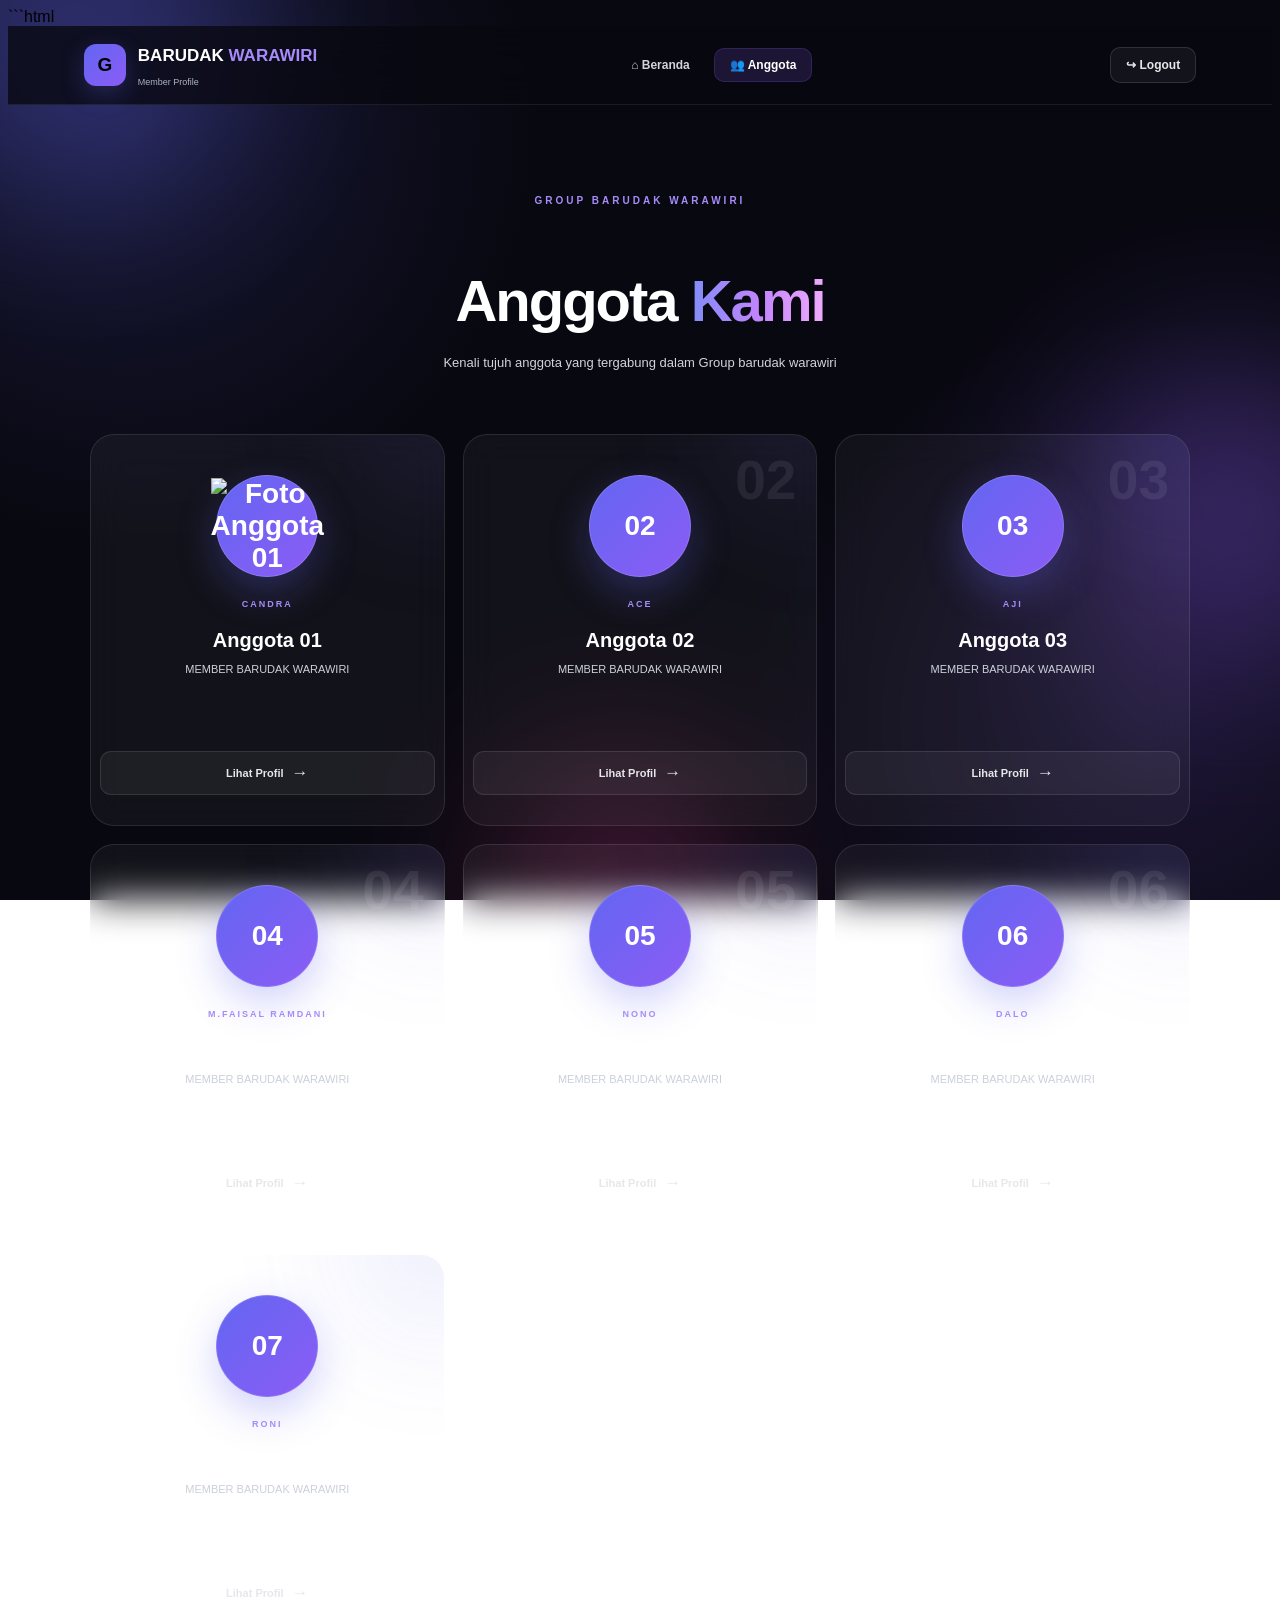
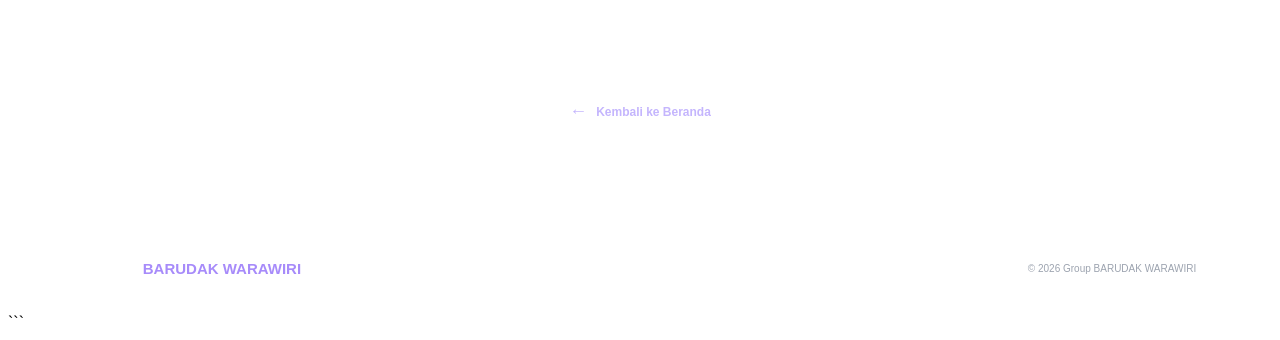
==== anggota.html @ f48be282 "first commit" ====
```html
<!DOCTYPE html>
<html lang="id">

<head>
    <meta charset="UTF-8">
    <meta name="viewport" content="width=device-width, initial-scale=1.0">

    <title>Anggota | Group 7</title>

    <link rel="stylesheet" href="css/style.css">
</head>

<body class="members-body">

    <!-- BACKGROUND -->
    <div class="members-background">
        <div class="members-orb members-orb-1"></div>
        <div class="members-orb members-orb-2"></div>
        <div class="members-orb members-orb-3"></div>
    </div>


    <!-- NAVBAR -->
    <header class="navbar">

        <div class="nav-logo">

            <div class="nav-logo-icon">
                G
            </div>

            <div>
                <h1>BARUDAK <span>WARAWIRI</span></h1>
                <p>Member Profile</p>
            </div>

        </div>


        <nav class="nav-menu">

            <a href="beranda.html">
                ⌂ Beranda
            </a>

            <a href="anggota.html" class="active">
                👥 Anggota
            </a>

        </nav>


        <button class="logout-button" onclick="logout()">
            ↪ Logout
        </button>

    </header>


    <!-- CONTENT -->
    <main class="members-container">


        <!-- JUDUL -->
        <section class="members-header">

            <span class="members-label">
                GROUP BARUDAK WARAWIRI
            </span>

            <h2>
                Anggota <span>Kami</span>
            </h2>

            <p>
                Kenali tujuh anggota yang tergabung
                dalam Group barudak warawiri
            </p>

        </section>


        <!-- DAFTAR ANGGOTA -->
        <section class="members-grid">


            <!-- ANGGOTA 01 -->
            <div class="member-card">

                <div class="member-avatar">

                    <img
                        src="c:\Users\USER\Downloads\345.png"
                        alt="Foto Anggota 01"
                    >

                </div>

                <div class="member-info">

                    <span class="member-label">
                        CANDRA
                    </span>

                    <h3>
                        Anggota 01
                    </h3>

                    <p>
                        MEMBER BARUDAK WARAWIRI
                    </p>

                </div>

                <a
                    href="anggota01.html"
                    class="member-button"
                >
                    Lihat Profil
                    <span>→</span>
                </a>

            </div>


            <!-- ANGGOTA 02 -->
            <div class="member-card">

                <span class="member-card-number">
                    02
                </span>

                <div class="member-avatar">
                    02
                </div>

                <div class="member-info">

                    <span class="member-label">
                        ACE
                    </span>

                    <h3>
                        Anggota 02
                    </h3>

                    <p>
                        MEMBER BARUDAK WARAWIRI
                    </p>

                </div>

                <a
                    href="anggota02.html"
                    class="member-button"
                >
                    Lihat Profil
                    <span>→</span>
                </a>

            </div>


            <!-- ANGGOTA 03 -->
            <div class="member-card">

                <span class="member-card-number">
                    03
                </span>

                <div class="member-avatar">
                    03
                </div>

                <div class="member-info">

                    <span class="member-label">
                        AJI
                    </span>

                    <h3>
                        Anggota 03
                    </h3>

                    <p>
                        MEMBER BARUDAK WARAWIRI
                    </p>

                </div>

                <a
                    href="anggota03.html"
                    class="member-button"
                >
                    Lihat Profil
                    <span>→</span>
                </a>

            </div>


            <!-- ANGGOTA 04 -->
            <div class="member-card">

                <span class="member-card-number">
                    04
                </span>

                <div class="member-avatar">
                    04
                </div>

                <div class="member-info">

                    <span class="member-label">
                        M.FAISAL RAMDANI
                    </span>

                    <h3>
                        Anggota 04
                    </h3>

                    <p>
                        MEMBER BARUDAK WARAWIRI
                    </p>

                </div>

                <a
                    href="anggota04.html"
                    class="member-button"
                >
                    Lihat Profil
                    <span>→</span>
                </a>

            </div>


            <!-- ANGGOTA 05 -->
            <div class="member-card">

                <span class="member-card-number">
                    05
                </span>

                <div class="member-avatar">
                    05
                </div>

                <div class="member-info">

                    <span class="member-label">
                        NONO
                    </span>

                    <h3>
                        Anggota 05
                    </h3>

                    <p>
                        MEMBER BARUDAK WARAWIRI
                    </p>

                </div>

                <a
                    href="anggota05.html"
                    class="member-button"
                >
                    Lihat Profil
                    <span>→</span>
                </a>

            </div>


            <!-- ANGGOTA 06 -->
            <div class="member-card">

                <span class="member-card-number">
                    06
                </span>

                <div class="member-avatar">
                    06
                </div>

                <div class="member-info">

                    <span class="member-label">
                        DALO
                    </span>

                    <h3>
                        Anggota 06
                    </h3>

                    <p>
                        MEMBER BARUDAK WARAWIRI
                    </p>

                </div>

                <a
                    href="anggota06.html"
                    class="member-button"
                >
                    Lihat Profil
                    <span>→</span>
                </a>

            </div>


            <!-- ANGGOTA 07 -->
            <div class="member-card">

                <span class="member-card-number">
                    07
                </span>

                <div class="member-avatar">
                    07
                </div>

                <div class="member-info">

                    <span class="member-label">
                        RONI
                    </span>

                    <h3>
                        Anggota 07
                    </h3>

                    <p>
                        MEMBER BARUDAK WARAWIRI
                    </p>

                </div>

                <a
                    href="anggota07.html"
                    class="member-button"
                >
                    Lihat Profil
                    <span>→</span>
                </a>

            </div>

        </section>


        <!-- KEMBALI -->
        <div class="members-back">

            <a href="beranda.html">
                <span>←</span>
                Kembali ke Beranda
            </a>

        </div>

    </main>


    <!-- FOOTER -->
    <footer class="home-footer">

        <div class="footer-logo">
            GROUP <span>BARUDAK WARAWIRI</span>
        </div>

        <p>
            © 2026 Group BARUDAK WARAWIRI
        </p>

    </footer>


    <!-- JAVASCRIPT -->
    <script>

        function logout() {

            localStorage.removeItem("isLoggedIn");

            window.location.href = "index.html";

        }


        // Animasi kartu saat halaman dibuka

        const cards =
            document.querySelectorAll(".member-card");


        cards.forEach((card, index) => {

            setTimeout(() => {

                card.classList.add("member-visible");

            }, index * 100);

        });

    </script>

</body>
</html>
```
---- css/style.css ----
```css
/* =========================================================
   GROUP 7 - FINAL STYLE.CSS
   Login + Beranda
   Modern Dark Glassmorphism
========================================================= */


/* =========================================================
   01. RESET & GLOBAL
========================================================= */

* {
    margin: 0;
    padding: 0;
    box-sizing: border-box;
}

html {
    scroll-behavior: smooth;
}

body {
    font-family: "Inter", sans-serif;
    min-height: 100vh;
}

button,
input {
    font-family: inherit;
}

a {
    text-decoration: none;
}


/* =========================================================
   02. LOGIN PAGE
========================================================= */

.login-page {
    position: relative;

    min-height: 100vh;

    display: flex;
    align-items: center;
    justify-content: center;

    padding: 30px 20px;

    overflow: hidden;

    background:
        radial-gradient(
            circle at 10% 20%,
            rgba(99, 102, 241, 0.35),
            transparent 30%
        ),
        radial-gradient(
            circle at 90% 80%,
            rgba(168, 85, 247, 0.3),
            transparent 30%
        ),
        linear-gradient(
            135deg,
            #09090f 0%,
            #111126 45%,
            #0b0b15 100%
        );
}


/* =========================================================
   03. LOGIN BACKGROUND SHAPES
========================================================= */

.background-shape {
    position: absolute;

    border-radius: 50%;

    pointer-events: none;

    filter: blur(2px);

    opacity: 0.8;
}

.shape-1 {
    width: 320px;
    height: 320px;

    top: -120px;
    left: -100px;

    background:
        linear-gradient(
            135deg,
            #6366f1,
            #8b5cf6
        );

    animation:
        floatingOne 8s ease-in-out infinite;
}

.shape-2 {
    width: 250px;
    height: 250px;

    right: -90px;
    bottom: -80px;

    background:
        linear-gradient(
            135deg,
            #ec4899,
            #8b5cf6
        );

    animation:
        floatingTwo 9s ease-in-out infinite;
}

.shape-3 {
    width: 130px;
    height: 130px;

    top: 15%;
    right: 15%;

    background: #6366f1;

    opacity: 0.35;

    animation:
        floatingThree 6s ease-in-out infinite;
}


/* =========================================================
   04. LOGIN BACKGROUND ANIMATION
========================================================= */

@keyframes floatingOne {

    0%,
    100% {
        transform: translate(0, 0);
    }

    50% {
        transform: translate(35px, 25px);
    }
}

@keyframes floatingTwo {

    0%,
    100% {
        transform: translate(0, 0);
    }

    50% {
        transform: translate(-30px, -30px);
    }
}

@keyframes floatingThree {

    0%,
    100% {
        transform: translateY(0) scale(1);
    }

    50% {
        transform: translateY(-25px) scale(1.08);
    }
}


/* =========================================================
   05. LOGIN CARD
========================================================= */

.login-card {
    position: relative;
    z-index: 5;

    width: 100%;
    max-width: 440px;

    padding: 42px;

    border: 1px solid
        rgba(255, 255, 255, 0.15);

    border-radius: 28px;

    background:
        rgba(255, 255, 255, 0.08);

    backdrop-filter: blur(25px);
    -webkit-backdrop-filter: blur(25px);

    box-shadow:
        0 30px 80px
        rgba(0, 0, 0, 0.45),

        inset 0 1px 0
        rgba(255, 255, 255, 0.12);

    animation:
        cardAppear 0.8s ease forwards;
}

@keyframes cardAppear {

    from {
        opacity: 0;
        transform:
            translateY(30px)
            scale(0.97);
    }

    to {
        opacity: 1;
        transform:
            translateY(0)
            scale(1);
    }
}


/* =========================================================
   06. LOGIN LOGO
========================================================= */

.logo {
    display: flex;
    align-items: center;

    gap: 14px;

    margin-bottom: 35px;
}

.logo-icon {
    width: 52px;
    height: 52px;

    display: flex;
    align-items: center;
    justify-content: center;

    border-radius: 15px;

    background:
        linear-gradient(
            135deg,
            #6366f1,
            #8b5cf6
        );

    box-shadow:
        0 10px 30px
        rgba(99, 102, 241, 0.35);

    transform: rotate(-5deg);

    transition: 0.3s ease;
}

.logo-icon:hover {
    transform:
        rotate(0deg)
        scale(1.08);
}

.logo-icon span {
    color: #ffffff;

    font-size: 25px;
    font-weight: 800;
}

.logo-text h1 {
    color: #ffffff;

    font-size: 22px;
    font-weight: 800;

    letter-spacing: -0.5px;
}

.logo-text h1 span {
    color: #a78bfa;
}

.logo-text p {
    color: #c4c7d0;

    font-size: 11px;

    margin-top: 2px;
}


/* =========================================================
   07. LOGIN HEADER
========================================================= */

.login-header {
    margin-bottom: 28px;
}

.login-header h2 {
    color: #ffffff;

    font-size: 28px;
    font-weight: 700;

    letter-spacing: -0.8px;

    margin-bottom: 8px;
}

.login-header p {
    color: #d1d5db;

    font-size: 13px;

    line-height: 1.7;
}


/* =========================================================
   08. INPUT
========================================================= */

.input-group {
    margin-bottom: 20px;
}

.input-group label {
    display: block;

    margin-bottom: 8px;

    color: #e5e7eb;

    font-size: 13px;
    font-weight: 600;
}

.input-box {
    position: relative;

    display: flex;
    align-items: center;

    width: 100%;
    height: 56px;

    border: 1px solid
        rgba(255, 255, 255, 0.15);

    border-radius: 15px;

    background:
        rgba(0, 0, 0, 0.2);

    transition:
        border-color 0.3s ease,
        background 0.3s ease,
        box-shadow 0.3s ease;
}

.input-box:focus-within {
    border-color:
        rgba(139, 92, 246, 0.9);

    background:
        rgba(0, 0, 0, 0.28);

    box-shadow:
        0 0 0 4px
        rgba(139, 92, 246, 0.1);
}

.input-icon {
    width: 50px;

    display: flex;
    align-items: center;
    justify-content: center;

    font-size: 17px;

    opacity: 0.8;
}

.input-box input {
    flex: 1;

    width: 100%;
    height: 100%;

    border: none;
    outline: none;

    background: transparent;

    color: #ffffff;

    font-size: 14px;

    padding-right: 15px;
}

.input-box input::placeholder {
    color: #9ca3af;
}


/* =========================================================
   09. SHOW PASSWORD
========================================================= */

.show-password {
    width: 48px;
    height: 100%;

    border: none;
    outline: none;

    background: transparent;

    color: #d1d5db;

    cursor: pointer;

    font-size: 16px;

    transition: 0.25s ease;
}

.show-password:hover {
    color: #ffffff;

    transform: scale(1.1);
}


/* =========================================================
   10. REMEMBER ME
========================================================= */

.login-options {
    display: flex;
    align-items: center;

    margin: 4px 0 18px;
}

.remember {
    display: flex;
    align-items: center;

    gap: 8px;

    color: #d1d5db;

    font-size: 12px;

    cursor: pointer;
}

.remember input {
    appearance: none;

    width: 16px;
    height: 16px;

    border: 1px solid
        rgba(255, 255, 255, 0.3);

    border-radius: 5px;

    background:
        rgba(255, 255, 255, 0.05);

    cursor: pointer;

    transition: 0.25s ease;
}

.remember input:checked {
    position: relative;

    background: #7c3aed;

    border-color: #8b5cf6;
}

.remember input:checked::after {
    content: "✓";

    position: absolute;

    top: 50%;
    left: 50%;

    transform:
        translate(-50%, -52%);

    color: #ffffff;

    font-size: 11px;
    font-weight: bold;
}


/* =========================================================
   11. LOGIN MESSAGE
========================================================= */

.login-message {
    min-height: 20px;

    margin-bottom: 8px;

    text-align: center;

    font-size: 12px;

    font-weight: 500;
}

.login-message.success {
    color: #86efac;
}

.login-message.error {
    color: #fca5a5;
}


/* =========================================================
   12. LOGIN BUTTON
========================================================= */

.login-button {
    position: relative;

    display: flex;
    align-items: center;
    justify-content: center;

    gap: 12px;

    width: 100%;
    height: 56px;

    border: none;

    border-radius: 15px;

    background:
        linear-gradient(
            135deg,
            #6366f1,
            #8b5cf6
        );

    color: #ffffff;

    font-size: 14px;
    font-weight: 700;

    cursor: pointer;

    overflow: hidden;

    box-shadow:
        0 12px 30px
        rgba(99, 102, 241, 0.3);

    transition:
        transform 0.25s ease,
        box-shadow 0.25s ease;
}

.login-button::before {
    content: "";

    position: absolute;

    top: 0;
    left: -100%;

    width: 70%;
    height: 100%;

    background:
        linear-gradient(
            90deg,
            transparent,
            rgba(255, 255, 255, 0.25),
            transparent
        );

    transform: skewX(-20deg);

    transition: 0.6s ease;
}

.login-button:hover::before {
    left: 140%;
}

.login-button:hover {
    transform: translateY(-3px);

    box-shadow:
        0 18px 40px
        rgba(99, 102, 241, 0.4);
}

.login-button:active {
    transform: translateY(0);
}

.button-arrow {
    font-size: 20px;

    transition: 0.25s ease;
}

.login-button:hover .button-arrow {
    transform: translateX(5px);
}


/* =========================================================
   13. LOGIN SHAKE
========================================================= */

.shake {
    animation:
        shake 0.4s ease;
}

@keyframes shake {

    0%,
    100% {
        transform: translateX(0);
    }

    25% {
        transform: translateX(-7px);
    }

    50% {
        transform: translateX(7px);
    }

    75% {
        transform: translateX(-5px);
    }
}


/* =========================================================
   14. LOGIN FOOTER
========================================================= */

.login-footer {
    text-align: center;

    margin-top: 30px;

    padding-top: 22px;

    border-top: 1px solid
        rgba(255, 255, 255, 0.1);
}

.login-footer p {
    color: #9ca3af;

    font-size: 10px;
}


/* =========================================================
   15. HOME PAGE
========================================================= */

.home-body {
    min-height: 100vh;

    background: #080810;

    color: #ffffff;

    overflow-x: hidden;
}


/* =========================================================
   16. HOME BACKGROUND
========================================================= */

.home-background {
    position: fixed;

    inset: 0;

    z-index: -2;

    overflow: hidden;

    background:
        radial-gradient(
            circle at 15% 20%,
            rgba(99, 102, 241, 0.16),
            transparent 30%
        ),
        radial-gradient(
            circle at 85% 70%,
            rgba(139, 92, 246, 0.14),
            transparent 30%
        ),
        #080810;
}

.home-orb {
    position: absolute;

    border-radius: 50%;

    filter: blur(90px);

    opacity: 0.4;
}

.orb-1 {
    width: 350px;
    height: 350px;

    top: -150px;
    left: -100px;

    background: #6366f1;

    animation:
        homeOrb1 10s infinite ease-in-out;
}

.orb-2 {
    width: 300px;
    height: 300px;

    right: -100px;
    top: 40%;

    background: #8b5cf6;

    animation:
        homeOrb2 12s infinite ease-in-out;
}

.orb-3 {
    width: 220px;
    height: 220px;

    left: 35%;
    bottom: -100px;

    background: #ec4899;

    animation:
        homeOrb3 9s infinite ease-in-out;
}

@keyframes homeOrb1 {

    0%,
    100% {
        transform: translate(0, 0);
    }

    50% {
        transform: translate(80px, 50px);
    }
}

@keyframes homeOrb2 {

    0%,
    100% {
        transform: translate(0, 0);
    }

    50% {
        transform: translate(-60px, -40px);
    }
}

@keyframes homeOrb3 {

    0%,
    100% {
        transform: scale(1);
    }

    50% {
        transform: scale(1.3);
    }
}


/* =========================================================
   17. NAVBAR
========================================================= */

.navbar {
    position: sticky;

    top: 0;

    z-index: 100;

    min-height: 78px;

    display: flex;
    align-items: center;
    justify-content: space-between;

    padding: 0 6%;

    background:
        rgba(8, 8, 16, 0.78);

    border-bottom: 1px solid
        rgba(255, 255, 255, 0.08);

    backdrop-filter: blur(20px);
    -webkit-backdrop-filter: blur(20px);
}


/* =========================================================
   18. NAV LOGO
========================================================= */

.nav-logo {
    display: flex;
    align-items: center;

    gap: 12px;
}

.nav-logo-icon {
    width: 42px;
    height: 42px;

    display: flex;
    align-items: center;
    justify-content: center;

    border-radius: 12px;

    background:
        linear-gradient(
            135deg,
            #6366f1,
            #8b5cf6
        );

    font-size: 19px;

    font-weight: 800;

    box-shadow:
        0 8px 25px
        rgba(99, 102, 241, 0.25);
}

.nav-logo h1 {
    color: #ffffff;

    font-size: 17px;

    font-weight: 800;
}

.nav-logo h1 span {
    color: #a78bfa;
}

.nav-logo p {
    margin-top: 1px;

    color: #aeb4c0;

    font-size: 9px;
}


/* =========================================================
   19. NAV MENU
========================================================= */

.nav-menu {
    display: flex;
    align-items: center;

    gap: 8px;
}

.nav-menu a {
    display: flex;
    align-items: center;

    gap: 7px;

    padding: 10px 16px;

    border-radius: 10px;

    color: #d1d5db;

    font-size: 12px;

    font-weight: 600;

    transition: 0.3s ease;
}

.nav-menu a:hover {
    color: #ffffff;

    background:
        rgba(255, 255, 255, 0.08);
}

.nav-menu a.active {
    color: #ffffff;

    background:
        rgba(139, 92, 246, 0.16);

    box-shadow:
        inset 0 0 0 1px
        rgba(139, 92, 246, 0.2);
}


/* =========================================================
   20. LOGOUT
========================================================= */

.logout-button {
    display: flex;
    align-items: center;

    gap: 7px;

    padding: 10px 15px;

    border: 1px solid
        rgba(255, 255, 255, 0.12);

    border-radius: 10px;

    background:
        rgba(255, 255, 255, 0.05);

    color: #e5e7eb;

    font-size: 12px;

    font-weight: 600;

    cursor: pointer;

    transition: 0.3s ease;
}

.logout-button:hover {
    color: #ffffff;

    background:
        rgba(239, 68, 68, 0.15);

    border-color:
        rgba(239, 68, 68, 0.3);
}


/* =========================================================
   21. HOME CONTAINER
========================================================= */

.home-container {
    width: min(1200px, 88%);

    margin: auto;
}


/* =========================================================
   22. HERO
========================================================= */

.hero-section {
    min-height: 620px;

    display: grid;

    grid-template-columns:
        1fr 0.8fr;

    align-items: center;

    gap: 60px;
}


/* =========================================================
   23. HERO CONTENT
========================================================= */

.hero-badge {
    display: inline-flex;
    align-items: center;

    gap: 8px;

    padding: 8px 13px;

    border: 1px solid
        rgba(139, 92, 246, 0.3);

    border-radius: 30px;

    background:
        rgba(139, 92, 246, 0.1);

    color: #e5e7eb;

    font-size: 11px;

    font-weight: 600;

    margin-bottom: 25px;
}

.online-dot {
    width: 7px;
    height: 7px;

    border-radius: 50%;

    background: #4ade80;

    box-shadow:
        0 0 10px #4ade80;
}

.hero-content h2 {
    max-width: 650px;

    color: #ffffff;

    font-size:
        clamp(40px, 5vw, 68px);

    line-height: 1.05;

    letter-spacing: -3px;

    font-weight: 800;

    margin-bottom: 25px;
}

.hero-content h2 span {
    display: block;

    background:
        linear-gradient(
            90deg,
            #818cf8,
            #c084fc,
            #f0abfc
        );

    -webkit-background-clip: text;
    background-clip: text;

    color: transparent;
}

.hero-content > p {
    max-width: 560px;

    color: #d1d5db;

    font-size: 14px;

    line-height: 1.9;

    margin-bottom: 32px;
}


/* =========================================================
   24. HERO BUTTONS
========================================================= */

.hero-buttons {
    display: flex;

    gap: 12px;

    flex-wrap: wrap;
}

.primary-button,
.secondary-button {
    display: inline-flex;
    align-items: center;

    gap: 10px;

    padding: 14px 20px;

    border-radius: 12px;

    font-size: 12px;

    font-weight: 700;

    transition: 0.3s ease;
}

.primary-button {
    color: #ffffff;

    background:
        linear-gradient(
            135deg,
            #6366f1,
            #8b5cf6
        );

    box-shadow:
        0 12px 30px
        rgba(99, 102, 241, 0.25);
}

.primary-button:hover {
    transform: translateY(-3px);

    box-shadow:
        0 18px 35px
        rgba(99, 102, 241, 0.35);
}

.primary-button span {
    font-size: 18px;
}

.secondary-button {
    color: #e5e7eb;

    border: 1px solid
        rgba(255, 255, 255, 0.12);

    background:
        rgba(255, 255, 255, 0.05);
}

.secondary-button:hover {
    color: #ffffff;

    background:
        rgba(255, 255, 255, 0.1);
}


/* =========================================================
   25. HERO VISUAL
========================================================= */

.hero-visual {
    position: relative;

    height: 480px;

    display: flex;
    align-items: center;
    justify-content: center;
}

.visual-glow {
    position: absolute;

    width: 260px;
    height: 260px;

    border-radius: 50%;

    background: #6366f1;

    filter: blur(100px);

    opacity: 0.25;
}

.member-circle {
    position: relative;

    width: 360px;
    height: 360px;

    border: 1px solid
        rgba(255, 255, 255, 0.12);

    border-radius: 50%;

    background:
        radial-gradient(
            circle,
            rgba(139, 92, 246, 0.15),
            rgba(255, 255, 255, 0.02)
        );

    box-shadow:
        0 0 80px
        rgba(99, 102, 241, 0.12),

        inset 0 0 60px
        rgba(139, 92, 246, 0.08);

    animation:
        circleFloat 6s ease-in-out infinite;
}

@keyframes circleFloat {

    0%,
    100% {
        transform: translateY(0);
    }

    50% {
        transform: translateY(-12px);
    }
}

.member-circle::before,
.member-circle::after {
    content: "";

    position: absolute;

    border-radius: 50%;

    border: 1px dashed
        rgba(255, 255, 255, 0.12);
}

.member-circle::before {
    inset: 25px;
}

.member-circle::after {
    inset: 65px;

    border-style: solid;

    border-color:
        rgba(139, 92, 246, 0.18);
}


/* =========================================================
   26. CIRCLE CENTER
========================================================= */

.circle-center {
    position: absolute;

    top: 50%;
    left: 50%;

    transform:
        translate(-50%, -50%);

    width: 120px;
    height: 120px;

    display: flex;
    flex-direction: column;

    align-items: center;
    justify-content: center;

    border-radius: 50%;

    background:
        linear-gradient(
            135deg,
            #6366f1,
            #8b5cf6
        );

    box-shadow:
        0 20px 60px
        rgba(99, 102, 241, 0.4);
}

.circle-center span {
    font-size: 42px;

    font-weight: 800;
}

.circle-center small {
    font-size: 8px;

    letter-spacing: 3px;

    opacity: 0.8;
}


/* =========================================================
   27. MINI MEMBERS
========================================================= */

.mini-member {
    position: absolute;

    width: 45px;
    height: 45px;

    display: flex;
    align-items: center;
    justify-content: center;

    border: 1px solid
        rgba(255, 255, 255, 0.18);

    border-radius: 50%;

    background:
        rgba(20, 20, 35, 0.95);

    color: #ffffff;

    font-size: 10px;

    font-weight: 700;

    box-shadow:
        0 8px 25px
        rgba(0, 0, 0, 0.3);

    transition: 0.3s ease;
}

.mini-member:hover {
    transform: scale(1.2);

    border-color:
        rgba(139, 92, 246, 0.7);

    background: #6366f1;
}

.member-1 {
    top: 15px;
    left: 50%;

    transform:
        translateX(-50%);
}

.member-2 {
    top: 70px;
    right: 25px;
}

.member-3 {
    top: 50%;
    right: -10px;

    transform:
        translateY(-50%);
}

.member-4 {
    bottom: 45px;
    right: 35px;
}

.member-5 {
    bottom: 15px;
    left: 50%;

    transform:
        translateX(-50%);
}

.member-6 {
    bottom: 45px;
    left: 35px;
}

.member-7 {
    top: 50%;
    left: -10px;

    transform:
        translateY(-50%);
}


/* =========================================================
   28. STATISTICS
========================================================= */

.stats-section {
    display: grid;

    grid-template-columns:
        repeat(3, 1fr);

    gap: 15px;

    margin-bottom: 130px;
}

.stat-card {
    display: flex;
    align-items: center;

    gap: 16px;

    padding: 22px;

    border: 1px solid
        rgba(255, 255, 255, 0.1);

    border-radius: 18px;

    background:
        rgba(255, 255, 255, 0.045);

    backdrop-filter: blur(15px);

    opacity: 0;

    transform:
        translateY(25px);

    transition:
        opacity 0.6s ease,
        transform 0.6s ease,
        background 0.3s ease;
}

.stat-card.show {
    opacity: 1;

    transform:
        translateY(0);
}

.stat-card:hover {
    background:
        rgba(255, 255, 255, 0.08);

    transform:
        translateY(-4px);
}

.stat-icon {
    width: 48px;
    height: 48px;

    display: flex;
    align-items: center;
    justify-content: center;

    border-radius: 14px;

    background:
        rgba(99, 102, 241, 0.15);

    font-size: 19px;
}

.stat-card strong {
    display: block;

    color: #ffffff;

    font-size: 22px;

    margin-bottom: 3px;
}

.stat-card span {
    color: #d1d5db;

    font-size: 10px;
}


/* =========================================================
   29. SECTION HEADING
========================================================= */

.section-heading {
    margin-bottom: 45px;
}

.section-heading > span {
    color: #a78bfa;

    font-size: 10px;

    font-weight: 700;

    letter-spacing: 3px;
}

.section-heading h2 {
    color: #ffffff;

    margin-top: 10px;

    font-size: 35px;

    letter-spacing: -1.5px;
}

.section-heading h2 strong {
    color: #a78bfa;
}

.section-heading p {
    margin-top: 12px;

    color: #d1d5db;

    font-size: 13px;
}


/* =========================================================
   30. ABOUT SECTION
========================================================= */

.about-section {
    margin-bottom: 130px;
}

.about-content {
    display: grid;

    grid-template-columns:
        repeat(2, 1fr);

    gap: 18px;
}

.about-card {
    position: relative;

    min-height: 230px;

    padding: 35px;

    overflow: hidden;

    border: 1px solid
        rgba(255, 255, 255, 0.1);

    border-radius: 22px;

    background:
        rgba(255, 255, 255, 0.045);

    opacity: 0;

    transform:
        translateY(30px);

    transition:
        opacity 0.6s ease,
        transform 0.6s ease,
        border-color 0.3s ease;
}

.about-card.show {
    opacity: 1;

    transform:
        translateY(0);
}

.about-card:hover {
    border-color:
        rgba(139, 92, 246, 0.35);
}

.about-number {
    position: absolute;

    top: 20px;
    right: 25px;

    color:
        rgba(255, 255, 255, 0.08);

    font-size: 65px;

    font-weight: 800;
}

.about-card h3 {
    position: relative;

    color: #ffffff;

    margin-bottom: 15px;

    font-size: 20px;
}

.about-card p {
    position: relative;

    max-width: 500px;

    color: #d1d5db;

    font-size: 12px;

    line-height: 1.9;
}


/* =========================================================
   31. MEMBER PREVIEW
========================================================= */

.preview-section {
    margin-bottom: 130px;
}

.member-preview {
    display: grid;

    grid-template-columns:
        repeat(4, 1fr);

    gap: 15px;
}

.preview-card {
    position: relative;

    padding: 28px 20px;

    text-align: center;

    border: 1px solid
        rgba(255, 255, 255, 0.1);

    border-radius: 20px;

    background:
        rgba(255, 255, 255, 0.045);

    overflow: hidden;

    opacity: 0;

    transform:
        translateY(25px);

    transition:
        opacity 0.6s ease,
        transform 0.6s ease,
        background 0.3s ease;
}

.preview-card.show {
    opacity: 1;

    transform:
        translateY(0);
}

.preview-card:hover {
    background:
        rgba(139, 92, 246, 0.1);

    transform:
        translateY(-7px);
}

.preview-number {
    position: absolute;

    top: 12px;
    right: 15px;

    color:
        rgba(255, 255, 255, 0.3);

    font-size: 9px;
}

.preview-avatar {
    width: 70px;
    height: 70px;

    margin:
        0 auto 15px;

    display: flex;
    align-items: center;
    justify-content: center;

    border-radius: 50%;

    background:
        linear-gradient(
            135deg,
            #6366f1,
            #8b5cf6
        );

    color: #ffffff;

    font-size: 25px;

    font-weight: 800;

    box-shadow:
        0 10px 30px
        rgba(99, 102, 241, 0.25);
}

.preview-card h3 {
    color: #ffffff;

    font-size: 13px;

    margin-bottom: 5px;
}

.preview-card p {
    color: #d1d5db;

    font-size: 10px;
}


/* =========================================================
   32. VIEW ALL
========================================================= */

.view-all {
    display: flex;

    justify-content: center;

    margin-top: 35px;
}

.view-all a {
    display: inline-flex;
    align-items: center;

    gap: 8px;

    color: #c4b5fd;

    font-size: 12px;

    font-weight: 700;

    transition: 0.3s ease;
}

.view-all a:hover {
    color: #ffffff;
}

.view-all a span {
    font-size: 18px;

    transition: 0.3s ease;
}

.view-all a:hover span {
    transform:
        translateX(5px);
}


/* =========================================================
   33. HOME FOOTER
========================================================= */

.home-footer {
    display: flex;
    align-items: center;
    justify-content: space-between;

    padding: 30px 6%;

    border-top: 1px solid
        rgba(255, 255, 255, 0.08);

    color: #9ca3af;

    font-size: 10px;
}

.footer-logo {
    color: #ffffff;

    font-size: 15px;

    font-weight: 800;
}

.footer-logo span {
    color: #a78bfa;
}


/* =========================================================
   34. TABLET
========================================================= */

@media (max-width: 900px) {

    .navbar {
        padding:
            0 4%;
    }

    .hero-section {
        grid-template-columns: 1fr;

        text-align: center;

        padding:
            70px 0 30px;
    }

    .hero-content > p {
        margin-left: auto;
        margin-right: auto;
    }

    .hero-buttons {
        justify-content: center;
    }

    .hero-visual {
        height: 400px;
    }

    .stats-section {
        margin-bottom: 90px;
    }

    .member-preview {
        grid-template-columns:
            repeat(2, 1fr);
    }
}


/* =========================================================
   35. MOBILE
========================================================= */

@media (max-width: 600px) {

    /* LOGIN */

    .login-page {
        padding:
            20px 15px;
    }

    .login-card {
        max-width: 100%;

        padding:
            32px 25px;

        border-radius: 23px;
    }

    .login-header h2 {
        font-size: 25px;
    }


    /* HOME NAVBAR */

    .navbar {
        min-height: auto;

        padding:
            14px 18px;

        flex-wrap: wrap;

        gap: 12px;
    }

    .nav-menu {
        order: 3;

        width: 100%;

        justify-content: center;
    }

    .nav-menu a {
        padding:
            8px 12px;
    }

    .logout-button {
        padding:
            9px 11px;
    }


    /* HOME */

    .home-container {
        width: 90%;
    }

    .hero-section {
        padding-top: 60px;

        gap: 20px;
    }

    .hero-content h2 {
        font-size: 40px;

        letter-spacing: -2px;
    }

    .hero-visual {
        height: 350px;
    }

    .member-circle {
        width: 280px;
        height: 280px;
    }


    /* CENTER */

    .circle-center {
        width: 95px;
        height: 95px;
    }

    .circle-center span {
        font-size: 32px;
    }


    /* STATS */

    .stats-section {
        grid-template-columns: 1fr;

        margin-bottom: 90px;
    }


    /* ABOUT */

    .about-content {
        grid-template-columns: 1fr;
    }

    .section-heading h2 {
        font-size: 29px;
    }


    /* MEMBERS */

    .member-preview {
        grid-template-columns:
            1fr 1fr;
    }


    /* FOOTER */

    .home-footer {
        flex-direction: column;

        gap: 8px;

        text-align: center;
    }
}


/* =========================================================
   36. SMALL MOBILE
========================================================= */

@media (max-width: 400px) {

    .login-page {
        padding:
            15px 12px;
    }

    .login-card {
        padding:
            28px 20px;

        border-radius: 20px;
    }

    .logo {
        margin-bottom: 28px;
    }

    .logo-icon {
        width: 46px;
        height: 46px;
    }

    .logo-icon span {
        font-size: 22px;
    }

    .logo-text h1 {
        font-size: 19px;
    }

    .login-header h2 {
        font-size: 23px;
    }

    .input-box {
        height: 52px;
    }

    .login-button {
        height: 52px;
    }


    /* NAVBAR */

    .nav-logo p {
        display: none;
    }

    .nav-menu a {
        font-size: 10px;

        padding:
            8px 9px;
    }

    .logout-button {
        font-size: 10px;
    }


    /* HERO */

    .hero-content h2 {
        font-size: 34px;
    }

    .hero-content > p {
        font-size: 12px;
    }

    .hero-buttons {
        flex-direction: column;
    }

    .primary-button,
    .secondary-button {
        width: 100%;

        justify-content: center;
    }


    /* MEMBER CIRCLE */

    .member-circle {
        width: 240px;
        height: 240px;
    }

    .member-circle::before {
        inset: 18px;
    }

    .member-circle::after {
        inset: 50px;
    }

    .member-2 {
        right: 10px;
    }

    .member-3 {
        right: -10px;
    }

    .member-4 {
        right: 15px;
    }

    .member-6 {
        left: 15px;
    }

    .member-7 {
        left: -10px;
    }
}


/* =========================================================
   37. REDUCE MOTION
========================================================= */

@media (prefers-reduced-motion: reduce) {

    *,
    *::before,
    *::after {
        animation-duration:
            0.01ms !important;

        animation-iteration-count:
            1 !important;

        transition-duration:
            0.01ms !important;
    }
}


```css
/* =========================================================
   38. HALAMAN ANGGOTA
========================================================= */

.members-body {
    min-height: 100vh;
    background: #080810;
    color: #ffffff;
    overflow-x: hidden;
}


/* =========================================================
   BACKGROUND
========================================================= */

.members-background {
    position: fixed;
    inset: 0;
    z-index: -2;
    overflow: hidden;

    background:
        radial-gradient(
            circle at 10% 15%,
            rgba(99, 102, 241, 0.16),
            transparent 30%
        ),
        radial-gradient(
            circle at 90% 80%,
            rgba(139, 92, 246, 0.15),
            transparent 30%
        ),
        #080810;
}

.members-orb {
    position: absolute;
    border-radius: 50%;

    filter: blur(90px);
    opacity: 0.35;
}

.members-orb-1 {
    width: 350px;
    height: 350px;

    top: -150px;
    left: -100px;

    background: #6366f1;

    animation: membersOrbOne 10s ease-in-out infinite;
}

.members-orb-2 {
    width: 300px;
    height: 300px;

    right: -100px;
    top: 40%;

    background: #8b5cf6;

    animation: membersOrbTwo 12s ease-in-out infinite;
}

.members-orb-3 {
    width: 220px;
    height: 220px;

    left: 40%;
    bottom: -100px;

    background: #ec4899;

    animation: membersOrbThree 9s ease-in-out infinite;
}


/* =========================================================
   BACKGROUND ANIMATION
========================================================= */

@keyframes membersOrbOne {

    0%,
    100% {
        transform: translate(0, 0);
    }

    50% {
        transform: translate(70px, 40px);
    }
}

@keyframes membersOrbTwo {

    0%,
    100% {
        transform: translate(0, 0);
    }

    50% {
        transform: translate(-50px, -40px);
    }
}

@keyframes membersOrbThree {

    0%,
    100% {
        transform: scale(1);
    }

    50% {
        transform: scale(1.3);
    }
}


/* =========================================================
   CONTAINER
========================================================= */

.members-container {
    width: min(1100px, 88%);
    margin: auto;

    padding:
        90px 0 100px;
}


/* =========================================================
   HEADER
========================================================= */

.members-header {
    text-align: center;
    margin-bottom: 60px;
}

.members-label {
    display: inline-block;

    color: #a78bfa;

    font-size: 10px;
    font-weight: 700;

    letter-spacing: 3px;

    margin-bottom: 15px;
}

.members-header h2 {
    color: #ffffff;

    font-size:
        clamp(38px, 5vw, 58px);

    line-height: 1.1;

    letter-spacing: -2px;

    font-weight: 800;

    margin-bottom: 18px;
}

.members-header h2 span {
    background:
        linear-gradient(
            90deg,
            #818cf8,
            #c084fc,
            #f0abfc
        );

    -webkit-background-clip: text;
    background-clip: text;

    color: transparent;
}

.members-header p {
    color: #d1d5db;

    font-size: 13px;

    line-height: 1.8;
}


/* =========================================================
   GRID ANGGOTA
========================================================= */

.members-grid {
    display: grid;

    grid-template-columns:
        repeat(3, 1fr);

    gap: 18px;
}


/* =========================================================
   CARD ANGGOTA
========================================================= */

.member-card {
    position: relative;

    min-height: 330px;

    padding: 30px 25px;

    display: flex;
    flex-direction: column;
    align-items: center;

    text-align: center;

    overflow: hidden;

    border:
        1px solid
        rgba(255, 255, 255, 0.1);

    border-radius: 24px;

    background:
        rgba(255, 255, 255, 0.045);

    backdrop-filter: blur(18px);
    -webkit-backdrop-filter: blur(18px);

    opacity: 0;

    transform:
        translateY(30px);

    transition:
        opacity 0.6s ease,
        transform 0.4s ease,
        border-color 0.3s ease,
        background 0.3s ease,
        box-shadow 0.3s ease;
}


/* Animasi muncul */

.member-card.member-visible {
    opacity: 1;

    transform:
        translateY(0);
}


/* Hover */

.member-card:hover {
    transform:
        translateY(-8px);

    border-color:
        rgba(139, 92, 246, 0.4);

    background:
        rgba(139, 92, 246, 0.08);

    box-shadow:
        0 25px 50px
        rgba(0, 0, 0, 0.25);
}


/* =========================================================
   GLOW CARD
========================================================= */

.member-card::before {
    content: "";

    position: absolute;

    width: 170px;
    height: 170px;

    top: -100px;
    right: -80px;

    border-radius: 50%;

    background: #6366f1;

    filter: blur(70px);

    opacity: 0.15;

    transition: 0.4s ease;
}

.member-card:hover::before {
    opacity: 0.35;
}


/* =========================================================
   NOMOR BESAR DI CARD
========================================================= */

.member-card-number {
    position: absolute;

    top: 18px;
    right: 20px;

    color:
        rgba(255, 255, 255, 0.08);

    font-size: 55px;

    font-weight: 800;

    line-height: 1;
}


/* =========================================================
   AVATAR
========================================================= */

.member-avatar {
    position: relative;

    width: 100px;
    height: 100px;

    display: flex;
    align-items: center;
    justify-content: center;

    margin:
        10px 0 22px;

    border:
        1px solid
        rgba(255, 255, 255, 0.15);

    border-radius: 50%;

    background:
        linear-gradient(
            135deg,
            #6366f1,
            #8b5cf6
        );

    color: #ffffff;

    font-size: 28px;

    font-weight: 800;

    box-shadow:
        0 15px 40px
        rgba(99, 102, 241, 0.3);

    transition:
        transform 0.4s ease,
        box-shadow 0.4s ease;
}


/* Avatar hover */

.member-card:hover .member-avatar {
    transform:
        scale(1.08)
        rotate(3deg);

    box-shadow:
        0 20px 50px
        rgba(99, 102, 241, 0.45);
}


/* =========================================================
   INFO ANGGOTA
========================================================= */

.member-info {
    position: relative;
    z-index: 2;
}

.member-label {
    display: block;

    color: #a78bfa;

    font-size: 9px;

    font-weight: 700;

    letter-spacing: 2px;

    margin-bottom: 8px;
}

.member-info h3 {
    color: #ffffff;

    font-size: 20px;

    font-weight: 700;

    margin-bottom: 7px;
}

.member-info p {
    color: #cbd0da;

    font-size: 11px;
}


/* =========================================================
   BUTTON PROFIL
========================================================= */

.member-button {
    position: relative;

    z-index: 2;

    display: flex;
    align-items: center;
    justify-content: center;

    gap: 8px;

    width: 100%;

    margin-top: auto;

    padding:
        11px 15px;

    border:
        1px solid
        rgba(255, 255, 255, 0.1);

    border-radius: 11px;

    background:
        rgba(255, 255, 255, 0.05);

    color: #e5e7eb;

    font-size: 11px;

    font-weight: 600;

    cursor: pointer;

    transition:
        0.3s ease;
}

.member-button span {
    font-size: 17px;

    transition:
        transform 0.3s ease;
}

.member-button:hover {
    color: #ffffff;

    border-color:
        rgba(139, 92, 246, 0.4);

    background:
        rgba(139, 92, 246, 0.2);
}

.member-button:hover span {
    transform:
        translateX(4px);
}


/* =========================================================
   KEMBALI KE BERANDA
========================================================= */

.members-back {
    display: flex;

    justify-content: center;

    margin-top: 55px;
}

.members-back a {
    display: inline-flex;
    align-items: center;

    gap: 9px;

    color: #c4b5fd;

    font-size: 12px;

    font-weight: 600;

    transition:
        0.3s ease;
}

.members-back a span {
    font-size: 18px;

    transition:
        0.3s ease;
}

.members-back a:hover {
    color: #ffffff;
}

.members-back a:hover span {
    transform:
        translateX(-4px);
}


/* =========================================================
   TABLET
========================================================= */

@media (max-width: 900px) {

    .members-container {
        width: 90%;

        padding-top: 70px;
    }

    .members-grid {
        grid-template-columns:
            repeat(2, 1fr);
    }
}


/* =========================================================
   MOBILE
========================================================= */

@media (max-width: 600px) {

    .members-container {
        width: 90%;

        padding:
            55px 0 70px;
    }

    .members-header {
        margin-bottom: 40px;
    }

    .members-header h2 {
        font-size: 38px;

        letter-spacing: -1.5px;
    }

    .members-header p {
        font-size: 12px;
    }

    .members-grid {
        grid-template-columns: 1fr;

        gap: 15px;
    }

    .member-card {
        min-height: 320px;
    }
}


/* =========================================================
   SMALL MOBILE
========================================================= */

@media (max-width: 400px) {

    .members-header h2 {
        font-size: 32px;
    }

    .member-card {
        min-height: 310px;

        padding:
            27px 20px;
    }

    .member-avatar {
        width: 90px;
        height: 90px;
    }

    .member-info h3 {
        font-size: 18px;
    }
}


/* =========================================================
   REDUCE MOTION
========================================================= */

@media (prefers-reduced-motion: reduce) {

    .members-orb,
    .member-card,
    .member-avatar {
        animation: none !important;

        transition: none !important;
    }
}


```css
/* =========================================
   HALAMAN DETAIL ANGGOTA
========================================= */

.detail-body {
    min-height: 100vh;
    background: #080810;
    color: #ffffff;
    overflow-x: hidden;
}


/* =========================================
   BACKGROUND
========================================= */

.detail-background {
    position: fixed;
    inset: 0;
    z-index: -1;
    overflow: hidden;

    background:
        radial-gradient(
            circle at 15% 20%,
            rgba(99, 102, 241, 0.18),
            transparent 35%
        ),
        radial-gradient(
            circle at 85% 80%,
            rgba(139, 92, 246, 0.18),
            transparent 35%
        ),
        #080810;
}


/* Cahaya background */

.detail-orb {
    position: absolute;
    border-radius: 50%;
    filter: blur(80px);
    opacity: 0.35;
}

.detail-orb-1 {
    width: 300px;
    height: 300px;

    top: -100px;
    left: -80px;

    background: #6366f1;

    animation: orbMove1 8s ease-in-out infinite;
}

.detail-orb-2 {
    width: 280px;
    height: 280px;

    right: -80px;
    bottom: -100px;

    background: #8b5cf6;

    animation: orbMove2 10s ease-in-out infinite;
}


@keyframes orbMove1 {

    0%,
    100% {
        transform: translate(0, 0);
    }

    50% {
        transform: translate(50px, 30px);
    }
}


@keyframes orbMove2 {

    0%,
    100% {
        transform: translate(0, 0);
    }

    50% {
        transform: translate(-40px, -30px);
    }
}


/* =========================================
   CONTENT
========================================= */

.detail-container {
    width: min(1050px, 90%);
    margin: auto;

    padding: 70px 0 90px;
}


/* =========================================
   TOMBOL KEMBALI
========================================= */

.detail-back {
    display: inline-flex;
    align-items: center;
    gap: 8px;

    padding: 10px 16px;
    margin-bottom: 25px;

    border: 1px solid rgba(255, 255, 255, 0.1);
    border-radius: 10px;

    background: rgba(255, 255, 255, 0.05);

    color: #d1d5db;
    text-decoration: none;

    font-size: 12px;
    font-weight: 600;

    transition: 0.3s ease;
}


.detail-back:hover {
    color: #ffffff;

    background: rgba(139, 92, 246, 0.15);

    border-color: rgba(139, 92, 246, 0.4);

    transform: translateX(-4px);
}


/* =========================================
   KARTU PROFILE
========================================= */

.profile-detail {
    position: relative;

    display: grid;
    grid-template-columns: 320px 1fr;

    gap: 55px;

    padding: 45px;

    border: 1px solid rgba(255, 255, 255, 0.1);
    border-radius: 28px;

    background: rgba(255, 255, 255, 0.05);

    backdrop-filter: blur(20px);
    -webkit-backdrop-filter: blur(20px);

    box-shadow:
        0 25px 70px rgba(0, 0, 0, 0.3);

    overflow: hidden;

    animation: profileAppear 0.7s ease;
}


@keyframes profileAppear {

    from {
        opacity: 0;
        transform: translateY(25px);
    }

    to {
        opacity: 1;
        transform: translateY(0);
    }
}


/* Cahaya pada kartu */

.profile-detail::before {
    content: "";

    position: absolute;

    width: 220px;
    height: 220px;

    top: -130px;
    right: -80px;

    border-radius: 50%;

    background: #6366f1;

    filter: blur(80px);

    opacity: 0.15;
}


/* =========================================
   FOTO PROFILE
========================================= */

.profile-photo-area {
    position: relative;

    display: flex;
    flex-direction: column;

    align-items: center;
    justify-content: center;
}


/* Lingkaran foto sementara */

.profile-photo {
    position: relative;

    width: 250px;
    height: 250px;

    display: flex;
    align-items: center;
    justify-content: center;

    border-radius: 50%;

    background:
        linear-gradient(
            135deg,
            #6366f1,
            #8b5cf6
        );

    border: 5px solid rgba(255, 255, 255, 0.08);

    box-shadow:
        0 20px 60px rgba(99, 102, 241, 0.35);

    animation: photoFloat 5s ease-in-out infinite;
}


.profile-photo::before {
    content: "";

    position: absolute;
    inset: 12px;

    border: 1px dashed rgba(255, 255, 255, 0.3);

    border-radius: 50%;
}


.profile-photo span {
    position: relative;
    z-index: 2;

    font-size: 60px;
    font-weight: 800;

    letter-spacing: -3px;
}


@keyframes photoFloat {

    0%,
    100% {
        transform: translateY(0);
    }

    50% {
        transform: translateY(-8px);
    }
}


/* =========================================
   NOMOR MEMBER
========================================= */

.profile-number {
    margin-top: 20px;

    padding: 8px 16px;

    border: 1px solid rgba(139, 92, 246, 0.3);
    border-radius: 30px;

    background: rgba(139, 92, 246, 0.1);

    color: #c4b5fd;

    font-size: 9px;
    font-weight: 700;

    letter-spacing: 2px;
}


/* =========================================
   INFORMASI PROFILE
========================================= */

.profile-content {
    position: relative;
    z-index: 2;
}


.profile-label {
    display: inline-block;

    margin-bottom: 10px;

    color: #a78bfa;

    font-size: 10px;
    font-weight: 700;

    letter-spacing: 3px;
}


.profile-content h2 {
    margin: 5px 0 15px;

    color: #ffffff;

    font-size: clamp(38px, 5vw, 52px);

    line-height: 1.1;

    font-weight: 800;

    letter-spacing: -2px;
}


.profile-description {
    max-width: 600px;

    margin: 0;

    color: #cbd5e1;

    font-size: 13px;

    line-height: 1.8;
}


/* =========================================
   GARIS PEMISAH
========================================= */

.profile-divider {
    width: 100%;
    height: 1px;

    margin: 28px 0;

    background:
        linear-gradient(
            90deg,
            rgba(255, 255, 255, 0.15),
            transparent
        );
}


/* =========================================
   BIODATA
========================================= */

.biodata-grid {
    display: grid;

    grid-template-columns: repeat(2, 1fr);

    gap: 12px;
}


.biodata-item {
    padding: 15px;

    border: 1px solid rgba(255, 255, 255, 0.08);
    border-radius: 12px;

    background: rgba(255, 255, 255, 0.04);

    transition: 0.3s ease;
}


.biodata-item:hover {
    background: rgba(139, 92, 246, 0.1);

    border-color:
        rgba(139, 92, 246, 0.3);

    transform: translateY(-3px);
}


.biodata-item span {
    display: block;

    margin-bottom: 6px;

    color: #9ca3af;

    font-size: 10px;
}


.biodata-item strong {
    display: block;

    color: #ffffff;

    font-size: 12px;
    font-weight: 600;
}


/* =========================================
   RESPONSIVE TABLET
========================================= */

@media (max-width: 850px) {

    .detail-container {
        width: 90%;
        padding-top: 50px;
    }


    .profile-detail {
        grid-template-columns: 1fr;

        gap: 35px;

        padding: 35px;

        text-align: center;
    }


    .profile-content {
        display: flex;
        flex-direction: column;
        align-items: center;
    }


    .profile-description {
        max-width: 600px;
    }


    .profile-divider {
        background:
            linear-gradient(
                90deg,
                transparent,
                rgba(255, 255, 255, 0.15),
                transparent
            );
    }


    .biodata-grid {
        width: 100%;
        text-align: left;
    }
}


/* =========================================
   RESPONSIVE HP
========================================= */

@media (max-width: 550px) {

    .detail-container {
        width: 92%;

        padding: 40px 0 60px;
    }


    .profile-detail {
        padding: 30px 20px;

        border-radius: 22px;
    }


    .profile-photo {
        width: 190px;
        height: 190px;
    }


    .profile-photo span {
        font-size: 48px;
    }


    .profile-content h2 {
        font-size: 36px;

        letter-spacing: -1px;
    }


    .profile-description {
        font-size: 12px;
    }


    .biodata-grid {
        grid-template-columns: 1fr;
    }


    .biodata-item {
        padding: 14px;
    }
}


/* =========================================
   HP KECIL
========================================= */

@media (max-width: 380px) {

    .profile-detail {
        padding: 25px 16px;
    }


    .profile-photo {
        width: 160px;
        height: 160px;
    }


    .profile-photo span {
        font-size: 42px;
    }


    .profile-content h2 {
        font-size: 31px;
    }


    .detail-back {
        font-size: 10px;
    }
}
```

```

```
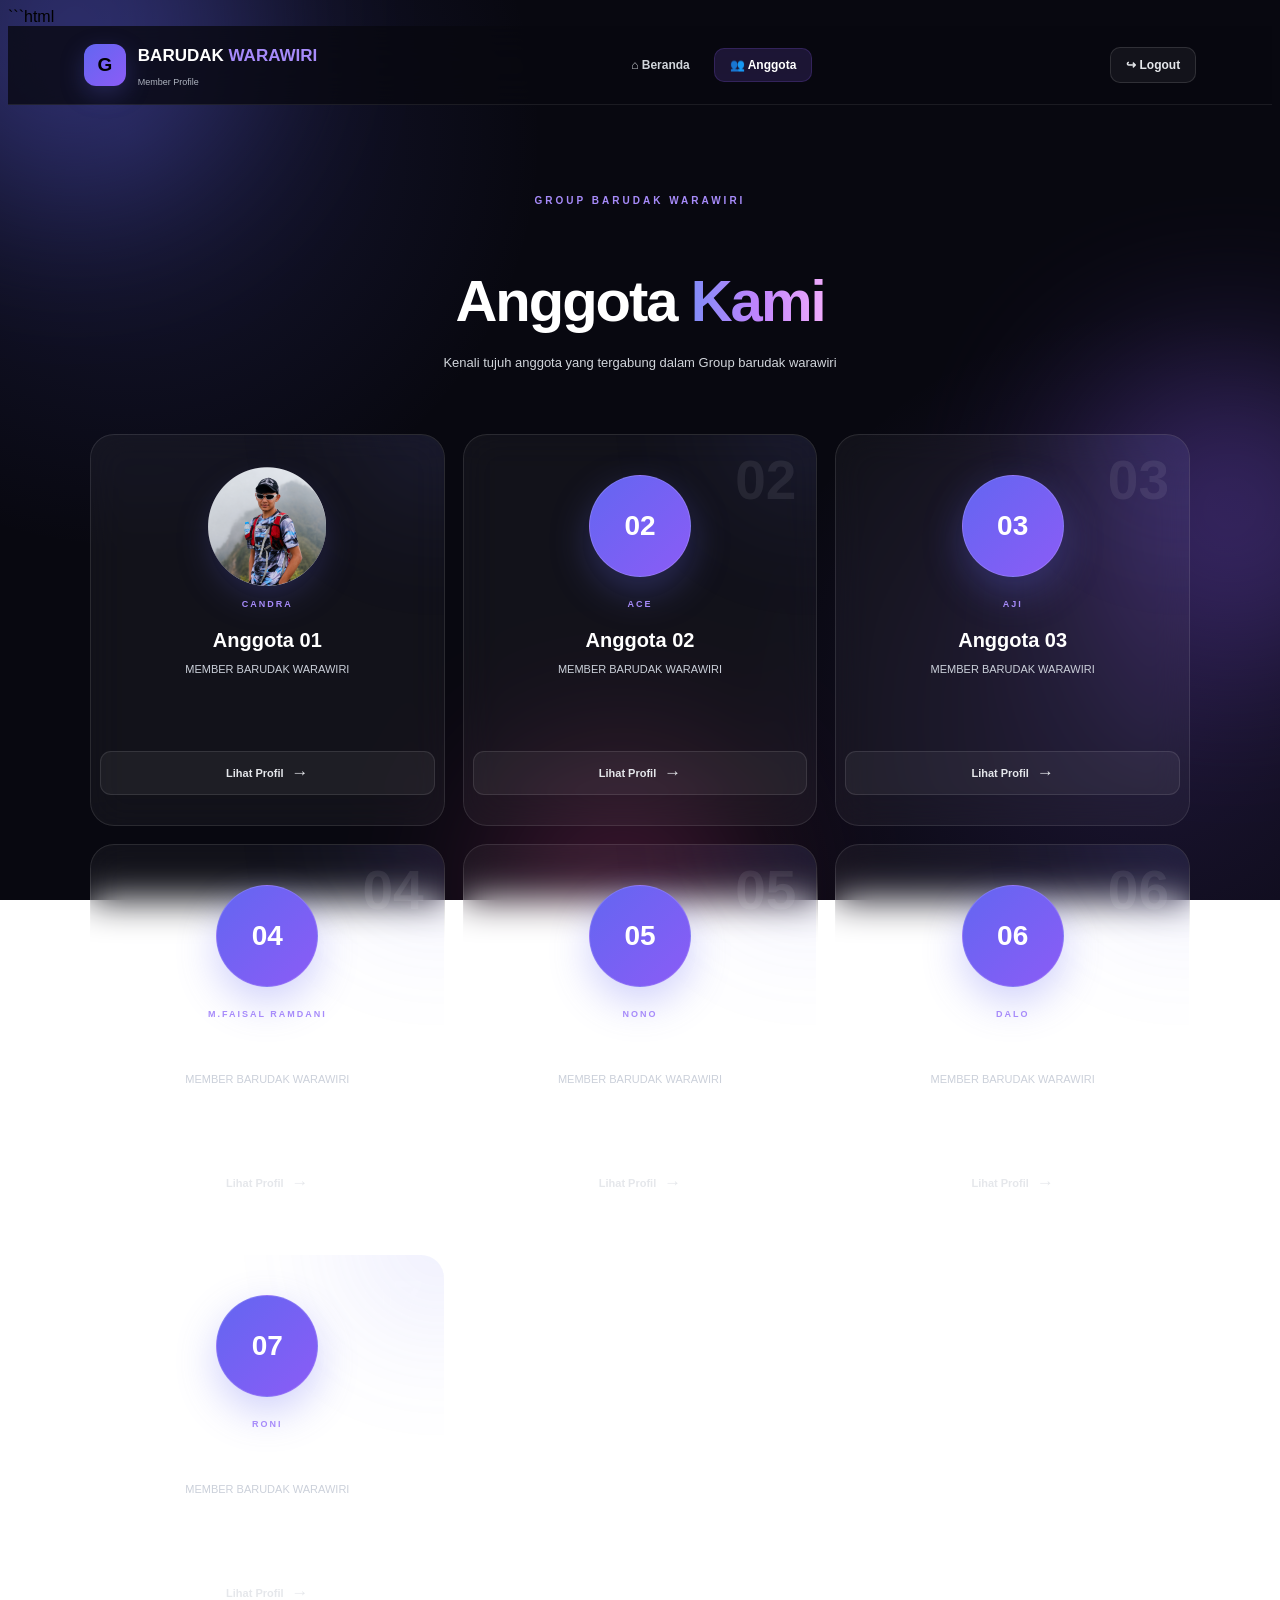
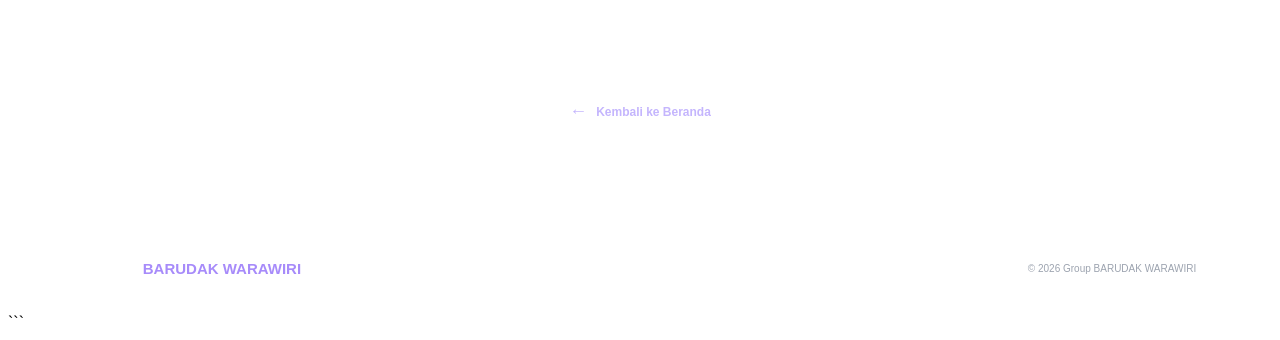
==== commit f9907107: "Update anggota.html" ====
--- a/anggota.html
+++ b/anggota.html
@@ -91,7 +91,7 @@
                 <div class="member-avatar">
 
                     <img
-                        src="c:\Users\USER\Downloads\345.png"
+                        src="images/345.png"
                         alt="Foto Anggota 01"
                     >
 
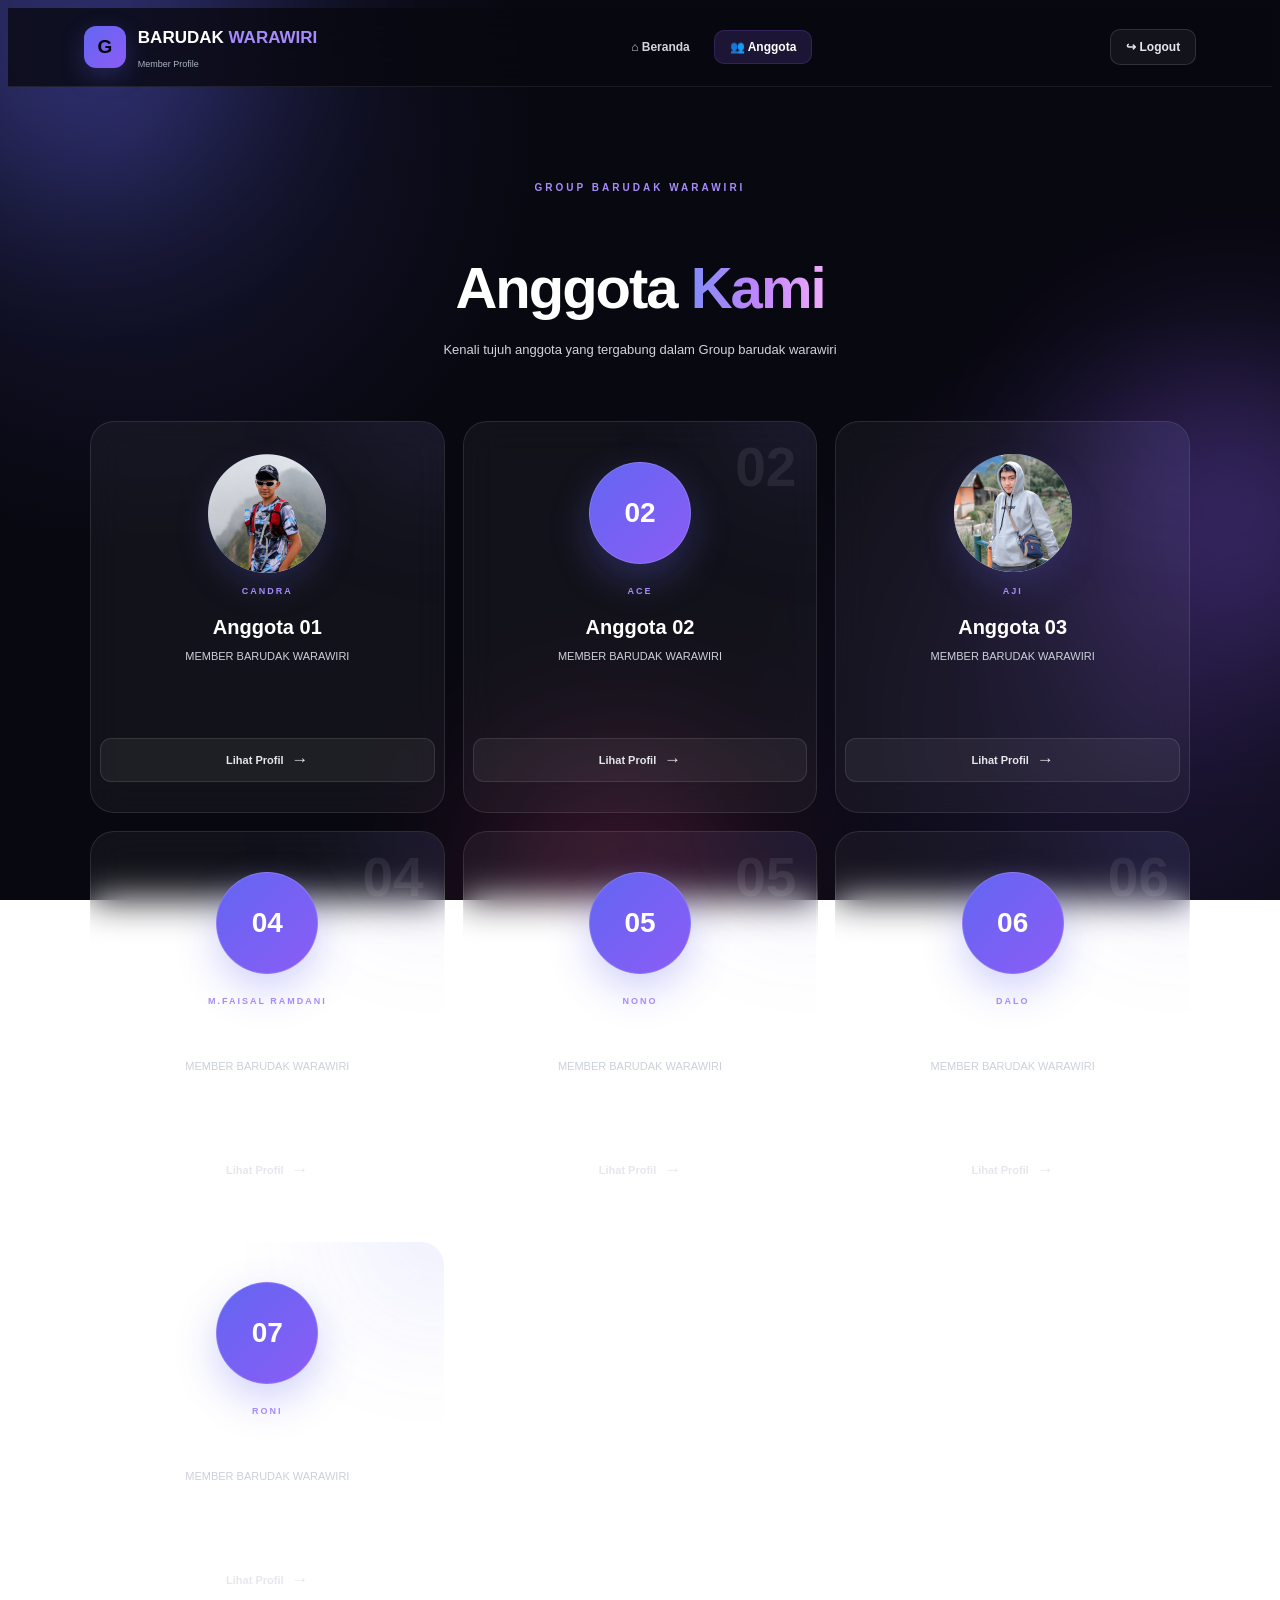
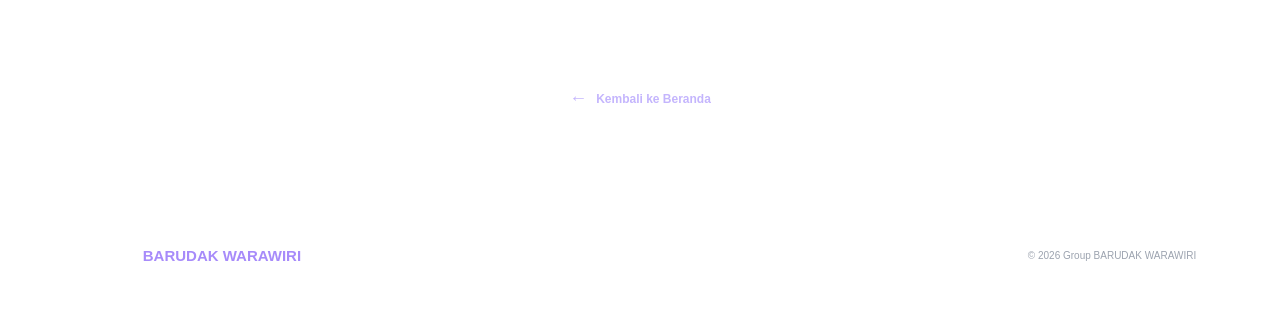
==== commit cda71b68: "Update anggota.html" ====
--- a/anggota.html
+++ b/anggota.html
@@ -1,4 +1,3 @@
-```html
 <!DOCTYPE html>
 <html lang="id">
 
@@ -165,12 +164,13 @@
             <!-- ANGGOTA 03 -->
             <div class="member-card">
 
-                <span class="member-card-number">
-                    03
-                </span>
-
-                <div class="member-avatar">
-                    03
+                <div class="member-avatar">
+
+                    <img
+                        src="images/azzy2.png"
+                        alt="Foto Anggota 03"
+                    >
+
                 </div>
 
                 <div class="member-info">
@@ -413,4 +413,3 @@
 
 </body>
 </html>
-```
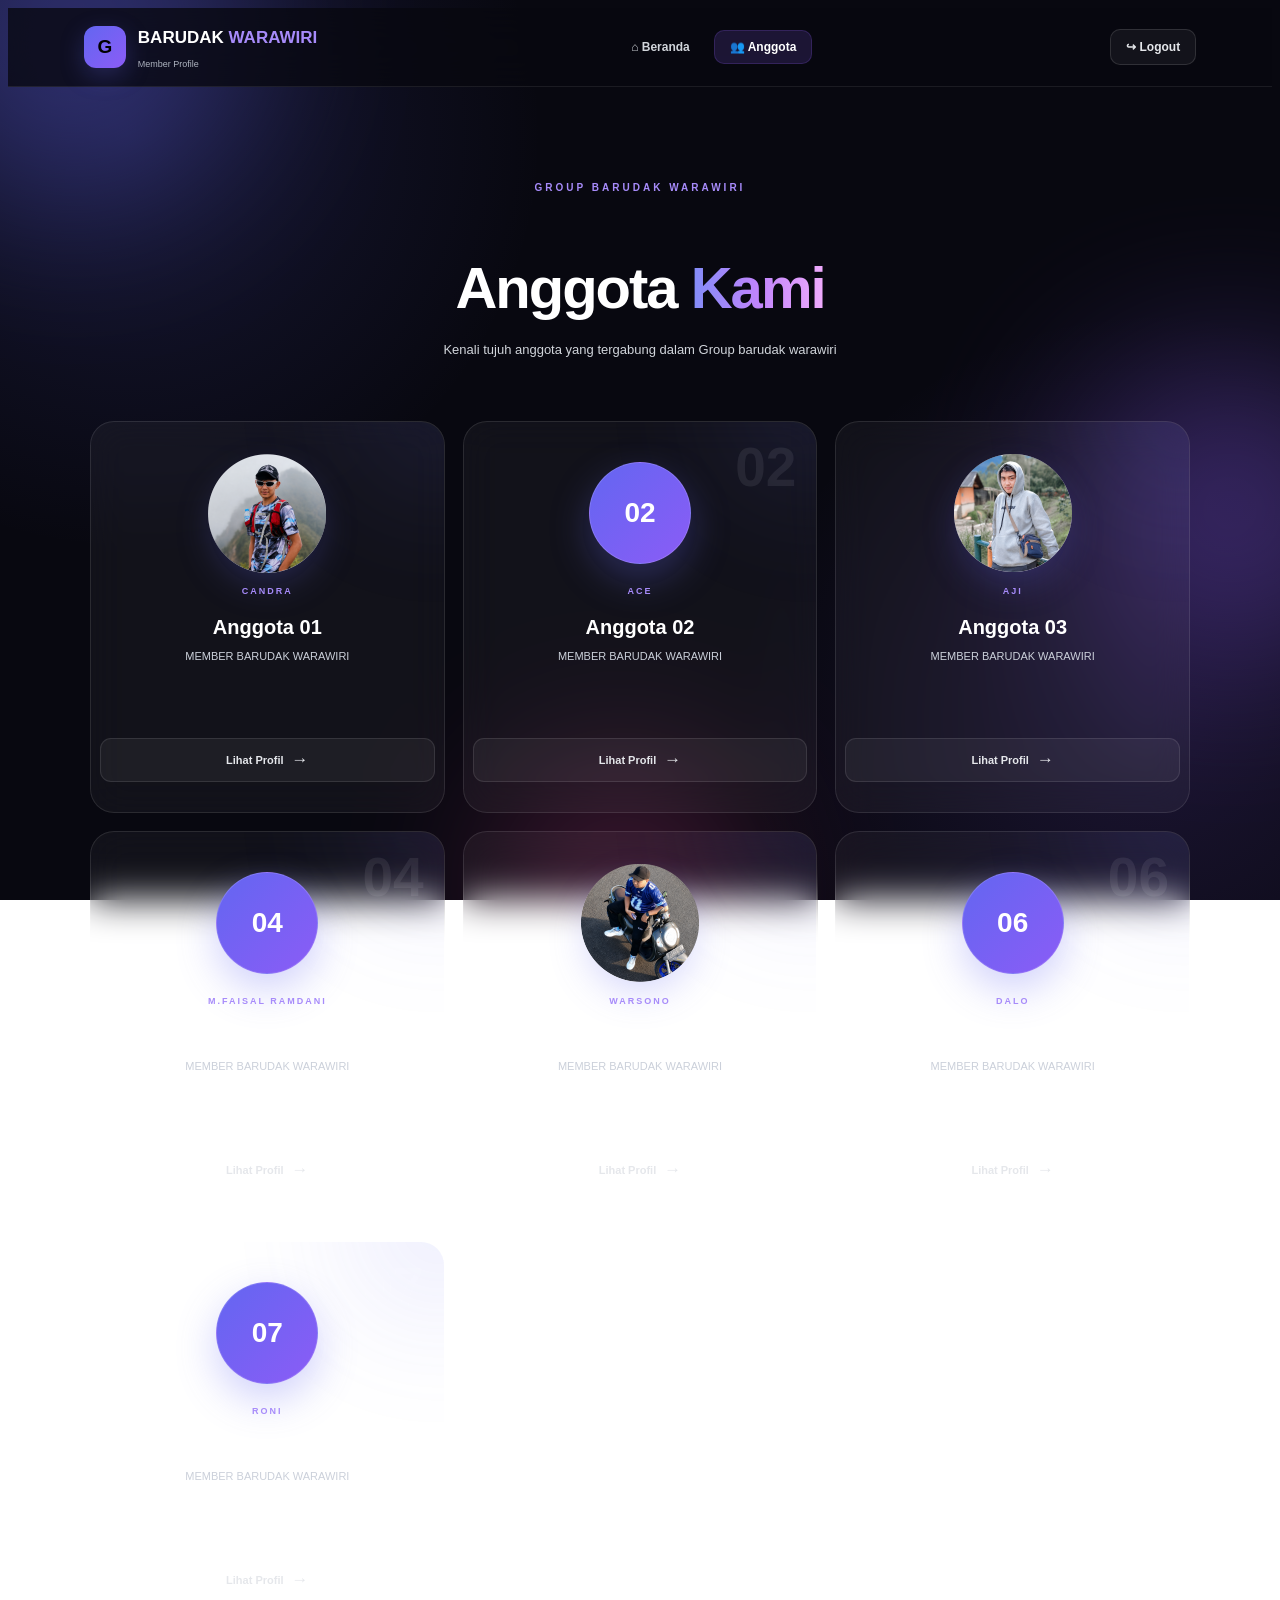
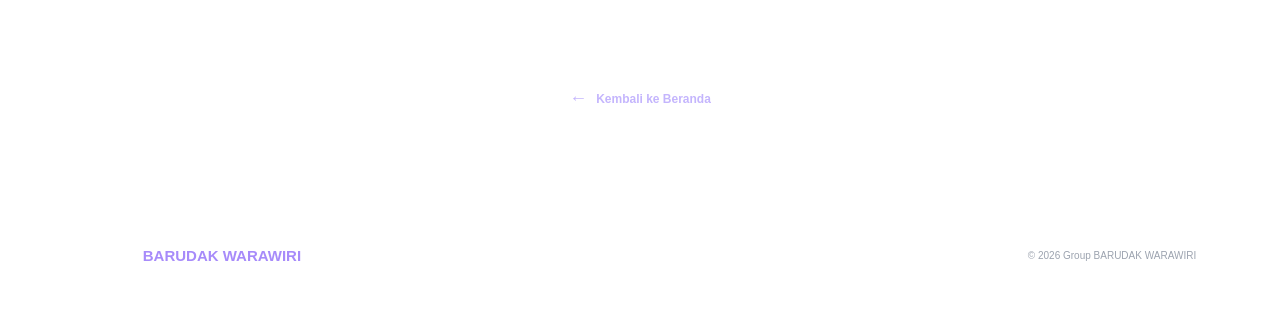
==== commit 31bef046: "Update anggota.html" ====
--- a/anggota.html
+++ b/anggota.html
@@ -241,18 +241,20 @@
             <!-- ANGGOTA 05 -->
             <div class="member-card">
 
-                <span class="member-card-number">
-                    05
-                </span>
-
-                <div class="member-avatar">
-                    05
-                </div>
-
-                <div class="member-info">
-
-                    <span class="member-label">
-                        NONO
+                <div class="member-avatar">
+
+                    <img
+                        src="images/nono2.png"
+                        alt="Foto Anggota 05"
+                    >
+
+                </div>
+
+
+                <div class="member-info">
+
+                    <span class="member-label">
+                        WARSONO
                     </span>
 
                     <h3>
